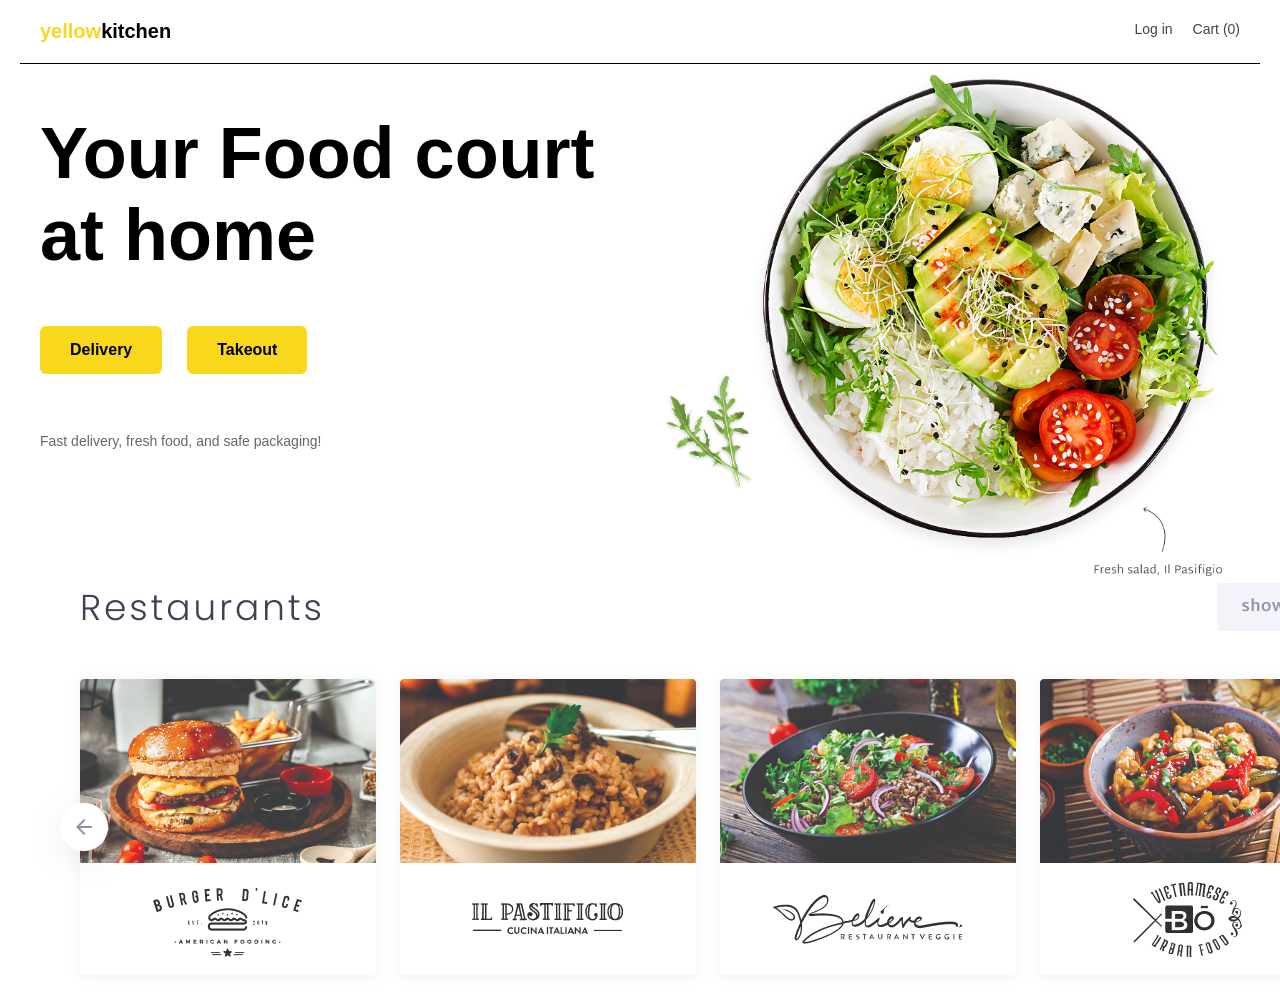
==== index.html @ b4941a48 "Добавила header & блок hero" ====
<!DOCTYPE html>
<html lang="ru">
<head>
  <meta charset="UTF-8">
  <meta name="viewport" content="width=device-width, initial-scale=1.0">
  <title>Yellow Kitchen</title>
  <link rel="stylesheet" href="style.css">
</head>
<body>
  <!-- Navbar -->
<header class="header">
    <div class="header_container">
    <div class="logo"><span class="yellow">yellow</span>kitchen</div>
    <nav>
      <ul class="nav-links">
        <li><a href="#">Log in</a></li>
        <li><a href="#">Cart (0)</a></li>
      </ul>
    </nav>
    </div>
  </header>

  <!-- Main content -->
  <main class="main-content">
    <!-- Левый блок с текстом -->
    <div class="text-block">
        <div class="text_content">
              <h1 class="title">Your Food court at home</h1>
                <div class="buttons">
                    <button>Delivery</button>
                    <button>Takeout</button>
                </div>
                <div class="delivery-info">
                    <p>Fast delivery, fresh food, and safe packaging!</p>
                </div>
        </div>
    
       <div class="image-block">
      <img src="./images/Photo.png" alt="Fresh salad">
         </div>
    </div>

    <!-- Правый блок с фото -->
   
    
  </main>

  <section class="bottom-image">
    <img src="./images/Block-restaurants (2).png" alt="restaurants">
</section>

</body>
</html>
---- style.css ----
/* Общие стили */
body {
  margin: 0 auto;
 
  background-color: #fff;
  font-family: 'Inter', sans-serif;
  padding: 0 20px;
}

.header{
 
  padding: 20px;

 
  border-bottom: 1px solid black;
}
.header_container{
  max-width: 1200px;
   display: flex;
  justify-content: space-between;
   margin: 0 auto;
}
/* Navbar */
.navbar {
  display: flex;
  justify-content: space-between;
  align-items: center;
  height: 72px;
  padding: 0 20px;
  border-bottom: 1px solid #ddd;
}

.logo {
  font-weight: 600;
  font-size: 20px;
}

.logo .yellow {
  color: #f9d71c;
  font-weight: 700;
}

.nav-links {
  list-style: none;
  display: flex;
  gap: 20px;
  align-items: center;
  margin: 0;
  padding: 0;
}

.nav-links li a {
  text-decoration: none;
  color: #444;
  font-size: 14px;
}

/* Main content */
.main-content {
  max-width: 1200px;
  margin: 0 auto;
}
.text_content{
  display: flex;
  flex-direction: column;
  gap: 30px;
}
.text-block {
 
  display: flex;
  justify-content: space-between;
}

.text-block h1 {
  font-size: 72px;
  margin-bottom: 20px;
}

.buttons {
  display: flex;
  gap: 25px;
  margin-bottom: 15px;
}

.buttons button {
  padding: 15px 30px;
  border: none;
  background-color: #f9d71c;
  color: #000;
  cursor: pointer;
  border-radius: 6px;
  font-size: 16px;
  font-weight: 600;
}

.delivery-info {
  font-size: 14px;
  color: #666;
}

/* Фото справа */
.image-block img {
 width: 100%;
}

/* Адаптивность для мобильных */
@media (max-width: 768px) {
  .main-content {
    flex-direction: column;
    padding: 20px;
  }

  .text-block, .image-block {
    max-width: 100%;
    width: 100%;
  }

  .image-block img {
    max-width: 300px;
    margin: 20px auto 0 auto;
    display: block;
  }

  .text-block h1 {
    font-size: 28px;
  }
}
.info-section{
  display:flex;
  justify-content:space-between;
  background:#f7f7f7;
  padding:25px 40px;
  margin-top:40px;
  border-radius:10px;
}

.services{
    width: 60%;
    margin-left: 0px;
}
.services img{
    width: 40px;
}

.info-box{
  display:flex;
  align-items:center;
  gap:15px;
  font-size:14px;
  color:#555;
}
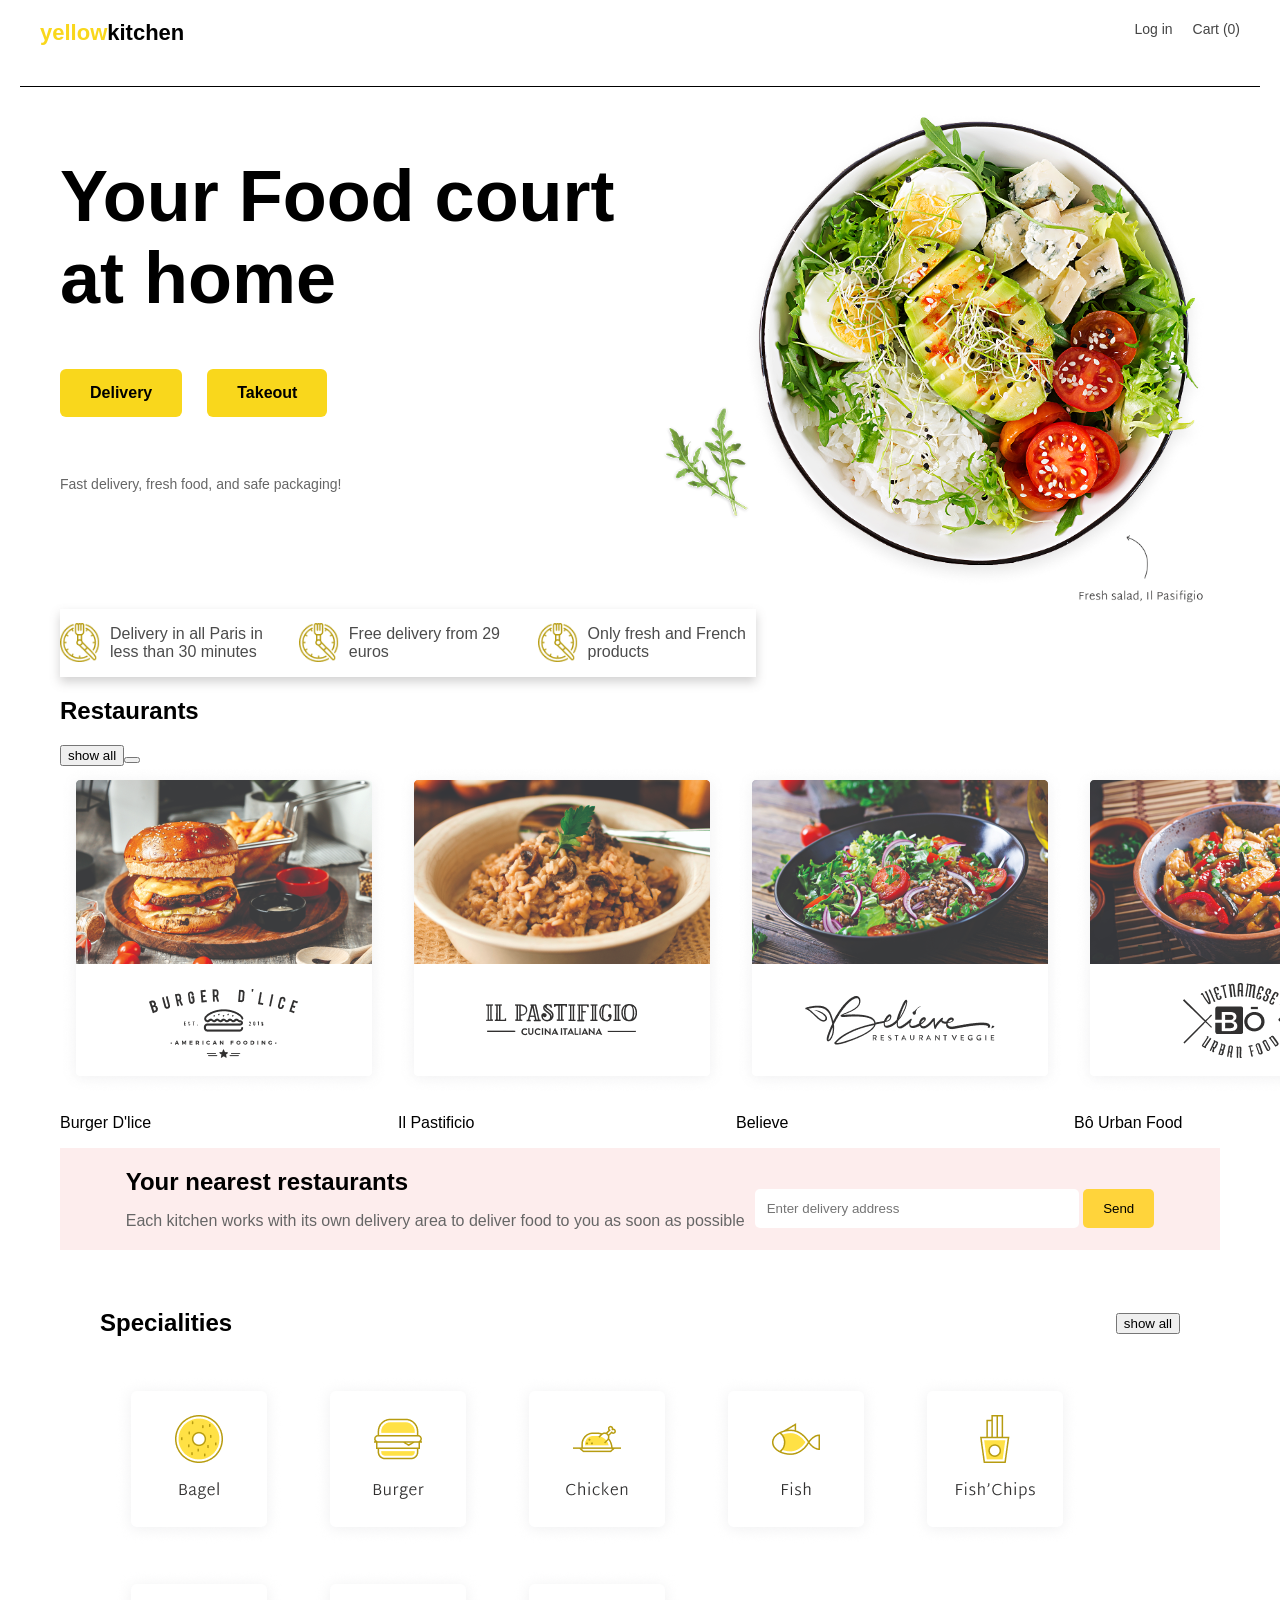
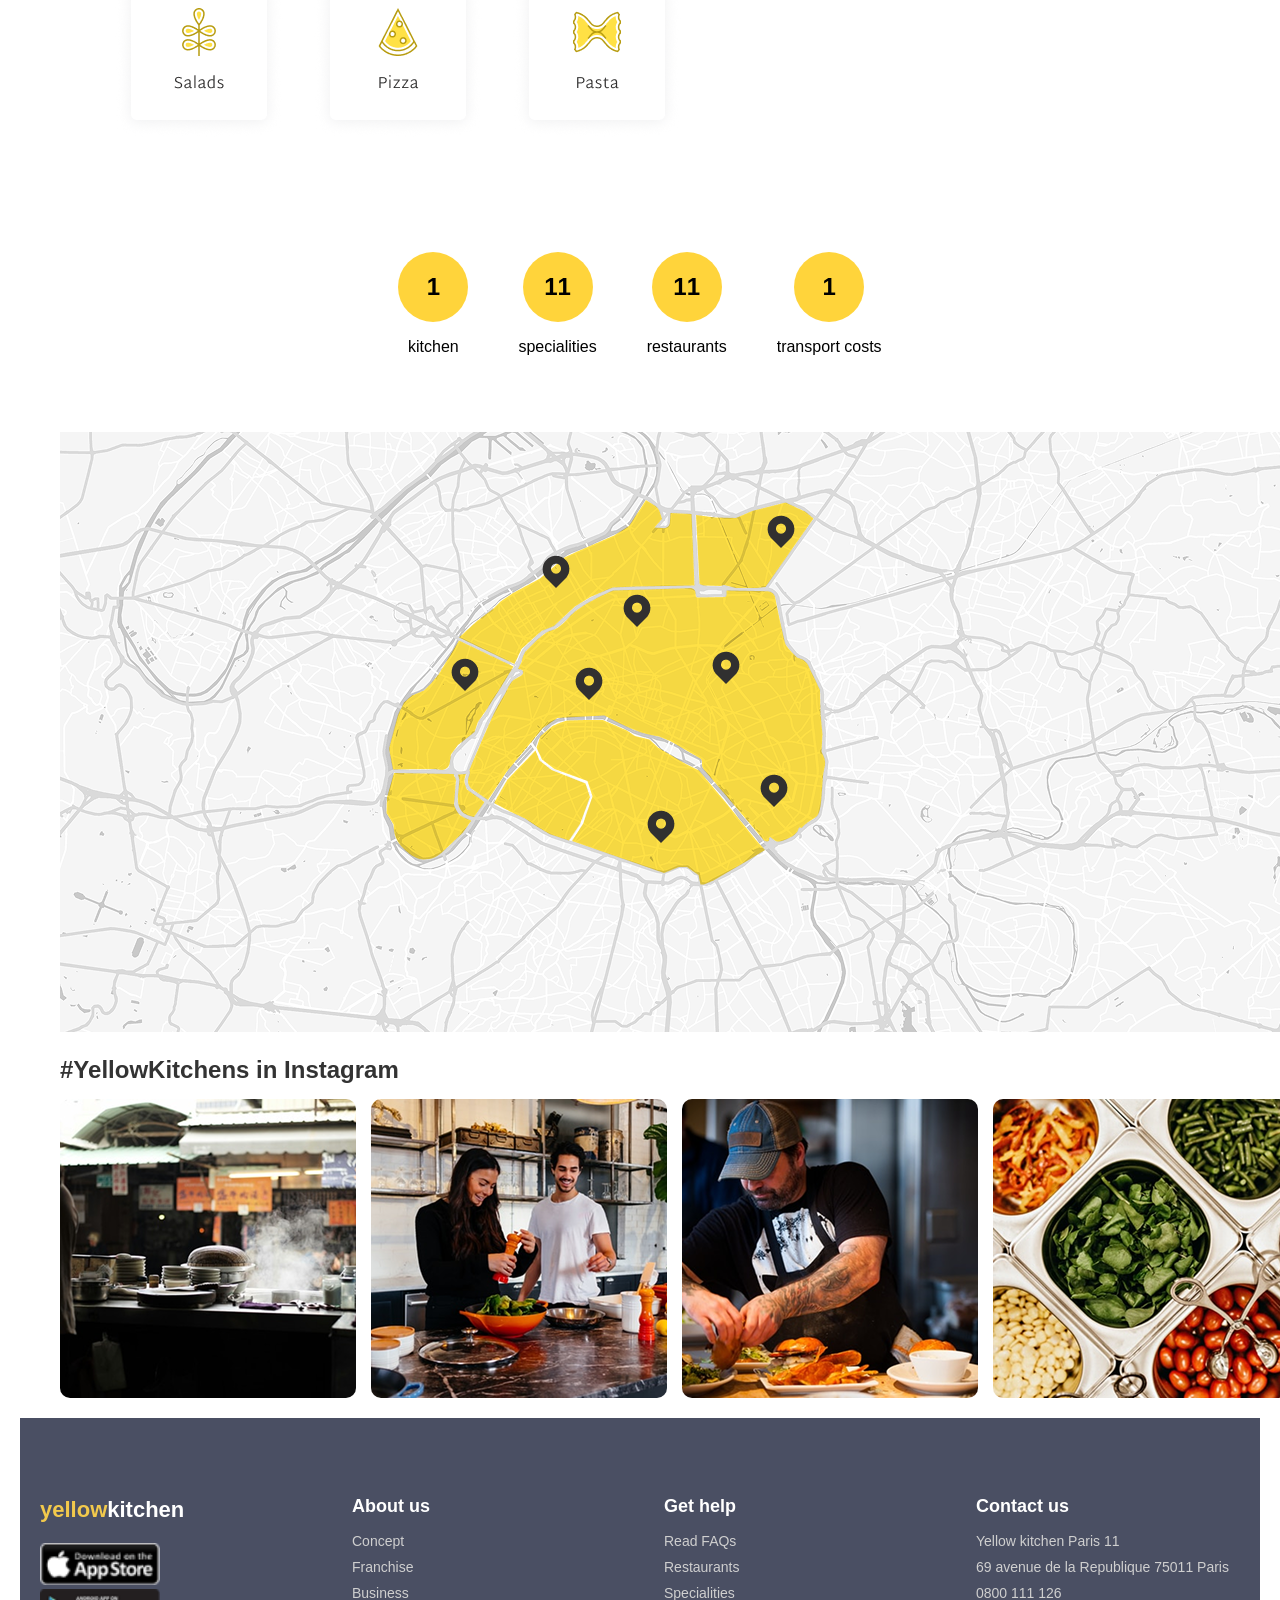
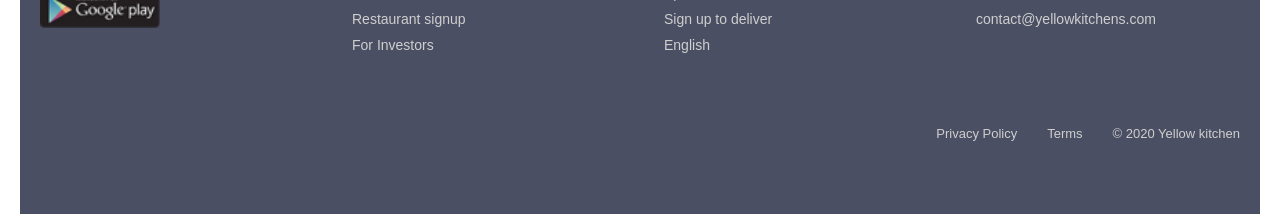
==== commit a8f0ab33: "Исправила блок features" ====
--- a/index.html
+++ b/index.html
@@ -1,53 +1,251 @@
 <!DOCTYPE html>
 <html lang="ru">
+
 <head>
   <meta charset="UTF-8">
   <meta name="viewport" content="width=device-width, initial-scale=1.0">
   <title>Yellow Kitchen</title>
   <link rel="stylesheet" href="style.css">
 </head>
+
 <body>
+
   <!-- Navbar -->
-<header class="header">
+  <header class="header">
     <div class="header_container">
-    <div class="logo"><span class="yellow">yellow</span>kitchen</div>
-    <nav>
-      <ul class="nav-links">
-        <li><a href="#">Log in</a></li>
-        <li><a href="#">Cart (0)</a></li>
-      </ul>
-    </nav>
+
+      <div class="logo">
+        <span class="yellow">yellow</span>kitchen
+      </div>
+
+      <nav>
+        <ul class="nav-links">
+          <li><a href="#">Log in</a></li>
+          <li><a href="#">Cart (0)</a></li>
+        </ul>
+      </nav>
+
     </div>
   </header>
 
   <!-- Main content -->
   <main class="main-content">
+<div class="container">
     <!-- Левый блок с текстом -->
     <div class="text-block">
-        <div class="text_content">
-              <h1 class="title">Your Food court at home</h1>
-                <div class="buttons">
-                    <button>Delivery</button>
-                    <button>Takeout</button>
-                </div>
-                <div class="delivery-info">
-                    <p>Fast delivery, fresh food, and safe packaging!</p>
-                </div>
-        </div>
-    
-       <div class="image-block">
-      <img src="./images/Photo.png" alt="Fresh salad">
-         </div>
-    </div>
-
-    <!-- Правый блок с фото -->
-   
-    
+
+      <div class="text_content">
+        <h1 class="title">Your Food court at home</h1>
+
+        <div class="buttons">
+          <button>Delivery</button>
+          <button>Takeout</button>
+        </div>
+
+        <div class="delivery-info">
+          <p>Fast delivery, fresh food, and safe packaging!</p>
+        </div>
+      </div>
+
+      <div class="image-block">
+        <img src="./images/Photo.png" alt="Fresh salad">
+      </div>
+
+    </div>
+     <div class="features">
+  
+  <div class="feature">
+    <img src="./images/Food delivery concept (Community) (1)/ic/infographic/Page 1.png" alt="">
+    <p>Delivery in all Paris in less than 30 minutes</p>
+  </div>
+
+  <div class="feature">
+    <img src="./images/Food delivery concept (Community) (1)/ic/infographic/Page 1.png" alt="">
+    <p>Free delivery from 29 euros</p>
+  </div>
+
+  <div class="feature">
+    <img src="./images/Food delivery concept (Community) (1)/ic/infographic/Page 1.png" alt="">
+    <p>Only fresh and French products</p>
+  </div>
+
+</div>
+
+
+  <section class="restaurants">
+  <div class="restaurants-header">
+    <h2>Restaurants</h2>
+    <button class="show-all">show all<button>
+  </div>
+
+  <div class="restaurants-grid">
+
+    <div class="restaurant-card">
+      <img src="./images/restaurant.png" alt="Burger">
+      <p>Burger D'lice</p>
+    </div>
+
+    <div class="restaurant-card">
+      <img src="./images/restaurant2.png" alt="Pasta">
+      <p>Il Pastificio</p>
+    </div>
+
+    <div class="restaurant-card">
+      <img src="./images/restaurant3.png" alt="Salad">
+      <p>Believe</p>
+    </div>
+
+    <div class="restaurant-card">
+      <img src="./images/restaurant4.png" alt="Asian">
+      <p>Bô Urban Food</p>
+    </div>
+
+  </div>
+</section>
+<!-- Блок поиска -->
+<section class="search-block">
+
+    <div class="search-text">
+        <h1>Your nearest restaurants</h1>
+        <p>Each kitchen works with its own delivery area to deliver food to you as soon as possible</p>
+    </div>
+
+    <div class="search-box">
+        <input type="text" placeholder="Enter delivery address">
+        <button>Send</button>
+    </div>
+
+</section>
+<!-- Блок категорий -->
+<section class="categories">
+    <div class="title">
+        <h2>Specialities</h2>
+        <button class="show-all">show all</button>
+    </div>
+
+    <div class="category-list">
+        <div class="category">
+            <img src="./images/1.png" alt="Bagel">
+        </div>
+        <div class="category">
+            <img src="./images/2.png" alt="Burger">
+        </div>
+        <div class="category">
+            <img src="./images/3.png" alt="Chicken">
+        </div>
+        <div class="category">
+            <img src="./images/4.png" alt="Fish">
+        </div>
+        <div class="category">
+            <img src="./images/5.png" alt="Fish & Chips">
+        </div>
+        <div class="category">
+            <img src="./images/6.png" alt="Salads">
+        </div>
+        <div class="category">
+            <img src="images/7.png" alt="Pizza">
+        </div>
+        <div class="category">
+            <img src="./images/8.png" alt="Pasta">
+        </div>
+    </div>
+</section>
+<!-- Блок статистики -->
+<section class="stats">
+    <div class="stat">
+        <div class="circle">1</div>
+        <p>kitchen</p>
+    </div>
+
+    <div class="stat">
+        <div class="circle">11</div>
+        <p>specialities</p>
+    </div>
+
+    <div class="stat">
+        <div class="circle">11</div>
+        <p>restaurants</p>
+    </div>
+
+    <div class="stat">
+        <div class="circle">1</div>
+        <p>transport costs</p>
+    </div>
+</section>
+    <div><img src="./images/карта.png"></div>
+
+    <div class="instagram-section">
+      <h2>#YellowKitchens in Instagram</h2>
+      <div class="instagram-images">
+        <img src="./images/инст1.png" alt="">
+        <img src="./images/инст2.png" alt="">
+        <img src="./images/инст3.png" alt="">
+        <img src="./images/инст4.png" alt="">
+      </div>
+    </div>
+
+</div>
   </main>
 
-  <section class="bottom-image">
-    <img src="./images/Block-restaurants (2).png" alt="restaurants">
-</section>
-
+ 
+    <footer class="footer">
+  <div class="footer-container">
+
+    <div class="footer-col logo-col">
+      <h2 class="logo"><span>yellow</span>kitchen</h2>
+
+      <div class="stores">
+        <img src="./images/ффф.png" alt="App Store">
+        <img src="./images/ккк.png" alt="Google Play">
+      </div>
+
+      <div class="socials">
+        <i class="fa-brands fa-instagram"></i>
+        <i class="fa-brands fa-twitter"></i>
+        <i class="fa-brands fa-facebook"></i>
+      </div>
+    </div>
+
+    <div class="footer-col">
+      <h3>About us</h3>
+      <ul>
+        <li>Concept</li>
+        <li>Franchise</li>
+        <li>Business</li>
+        <li>Restaurant signup</li>
+        <li>For Investors</li>
+      </ul>
+    </div>
+
+    <div class="footer-col">
+      <h3>Get help</h3>
+      <ul>
+        <li>Read FAQs</li>
+        <li>Restaurants</li>
+        <li>Specialities</li>
+        <li>Sign up to deliver</li>
+        <li>English</li>
+      </ul>
+    </div>
+
+    <div class="footer-col">
+      <h3>Contact us</h3>
+      <ul>
+        <li>Yellow kitchen Paris 11</li>
+        <li>69 avenue de la Republique 75011 Paris</li>
+        <li>0800 111 126</li>
+        <li>contact@yellowkitchens.com</li>
+      </ul>
+    </div>
+
+  </div>
+
+  <div class="footer-bottom">
+    <p>Privacy Policy</p>
+    <p>Terms</p>
+    <p>© 2020 Yellow kitchen</p>
+  </div>
+
+</footer>
 </body>
 </html>
--- a/style.css
+++ b/style.css
@@ -1,24 +1,25 @@
 /* Общие стили */
 body {
   margin: 0 auto;
- 
   background-color: #fff;
   font-family: 'Inter', sans-serif;
   padding: 0 20px;
 }
 
-.header{
- 
+.header {
   padding: 20px;
-
- 
   border-bottom: 1px solid black;
 }
-.header_container{
+
+.header_container {
   max-width: 1200px;
-   display: flex;
+  display: flex;
   justify-content: space-between;
-   margin: 0 auto;
+  margin: 0 auto;
+}
+.container{
+  max-width: 1200px;
+  margin: 0 auto;
 }
 /* Navbar */
 .navbar {
@@ -60,13 +61,14 @@
   max-width: 1200px;
   margin: 0 auto;
 }
-.text_content{
+
+.text_content {
   display: flex;
   flex-direction: column;
   gap: 30px;
 }
+
 .text-block {
- 
   display: flex;
   justify-content: space-between;
 }
@@ -100,17 +102,19 @@
 
 /* Фото справа */
 .image-block img {
- width: 100%;
+  width: 100%;
 }
 
 /* Адаптивность для мобильных */
 @media (max-width: 768px) {
+
   .main-content {
     flex-direction: column;
     padding: 20px;
   }
 
-  .text-block, .image-block {
+  .text-block,
+  .image-block {
     max-width: 100%;
     width: 100%;
   }
@@ -125,28 +129,245 @@
     font-size: 28px;
   }
 }
-.info-section{
-  display:flex;
-  justify-content:space-between;
-  background:#f7f7f7;
-  padding:25px 40px;
-  margin-top:40px;
-  border-radius:10px;
-}
-
-.services{
-    width: 60%;
-    margin-left: 0px;
-}
-.services img{
-    width: 40px;
-}
-
-.info-box{
-  display:flex;
-  align-items:center;
-  gap:15px;
-  font-size:14px;
-  color:#555;
-}
-
+
+.info-section {
+  display: flex;
+  justify-content: space-between;
+  background: #f7f7f7;
+  padding: 25px 40px;
+  margin-top: 40px;
+  border-radius: 10px;
+}
+
+.services {
+  width: 60%;
+  margin-left: 0px;
+}
+
+.services img {
+  width: 40px;
+}
+
+.info-box {
+  display: flex;
+  align-items: center;
+  gap: 15px;
+  font-size: 14px;
+  color: #555;
+}
+.restaurants-grid {
+  display: flex;
+  gap: 10px;
+ 
+}
+.features{
+  display: flex;
+  gap: 30px;
+  width: 60%;
+  box-shadow: 0 5px 10px rgba(107, 104, 104, 0.3);
+}
+.feature{
+  display: flex;
+  align-items: center;
+  gap: 10px;
+  width: 30%;
+}
+.feature img{
+  width: 40px;
+}
+.feature p{
+  opacity: 0.7;
+}
+/* SEARCH BLOCK */
+
+.search-block{
+  display: flex;
+background:#fdeded;
+justify-content: center;
+align-items: center;
+gap: 10px;
+}
+
+.search-block h1{
+  margin-bottom: 10px;
+}
+.search-block p{
+  margin-bottom: 20px;
+  color:#666
+}
+.search-box{
+margin-top:20px;
+}
+
+.search-box input{
+padding:12px;
+width:300px;
+border:none;
+border-radius:5px;
+}
+
+.search-box button{
+padding:12px 20px;
+background:#FFD43B;
+border:none;
+border-radius:5px;
+cursor:pointer;
+}
+/* CATEGORIES */
+
+.categories{
+padding:40px;
+background:white;
+}
+
+.title{
+display:flex;
+justify-content:space-between;
+align-items:center;
+}
+
+.category-list{
+display:flex;
+gap: 1px;
+margin-top:10px;
+flex-wrap:wrap;
+}
+
+.category{
+padding:10px 15px;
+background:#ffffff;
+border-radius:10px;
+}
+
+/* STATS */
+
+.stats{
+display:flex;
+justify-content:center;
+gap:50px;
+padding:60px;
+background:#ffffff;
+}
+
+.stat{
+text-align:center;
+}
+
+.circle{
+width:70px;
+height:70px;
+background:#FFD43B;
+border-radius:50%;
+display:flex;
+align-items:center;
+justify-content:center;
+font-size:24px;
+font-weight:bold;
+margin:auto;
+}
+.container {
+  max-width: 1300px;
+  margin: 0 auto;
+  padding: 20px;
+}
+
+
+/* Блок с текстом и маленькими картинками */
+.instagram-section {
+  text-align: left;
+}
+
+.instagram-section h2 {
+  font-size: 24px;
+  margin-bottom: 15px;
+  color: #333;
+}
+
+.instagram-images {
+  display: flex;
+  gap: 15px;
+}
+
+.instagram-images img {
+  width: 100%;
+  max-width: 300px;
+  border-radius: 10px;
+  object-fit: cover;
+}
+
+/* Адаптив для мобильных */
+@media (max-width: 768px) {
+  .instagram-images {
+    flex-direction: column;
+    align-items: center;
+  }
+
+  .instagram-images img {
+    max-width: 90%;
+  }
+}
+.footer{
+    background:#4a4f63;
+    color:white;
+    padding:60px 0;
+}
+
+.footer-container{
+    width:1200px;
+    margin:auto;
+    display:flex;
+    justify-content:space-between;
+}
+
+.footer-col{
+    width:22%;
+}
+
+.logo{
+    font-size:22px;
+    margin-bottom:20px;
+}
+
+.logo span{
+    color:#f2c94c;
+}
+
+.footer-col h3{
+    margin-bottom:15px;
+    font-size:18px;
+}
+
+.footer-col ul{
+    list-style:none;
+    padding:0;
+}
+
+.footer-col ul li{
+    margin-bottom:10px;
+    color:#cfcfcf;
+    font-size:14px;
+}
+
+.stores img{
+    width:120px;
+    margin-right:10px;
+}
+
+.socials{
+    margin-top:20px;
+}
+
+.socials i{
+    margin-right:15px;
+    font-size:18px;
+}
+
+.footer-bottom{
+    width:1200px;
+    margin:40px auto 0;
+    display:flex;
+    justify-content:flex-end;
+    gap:30px;
+    font-size:13px;
+    color:#cfcfcf;
+}
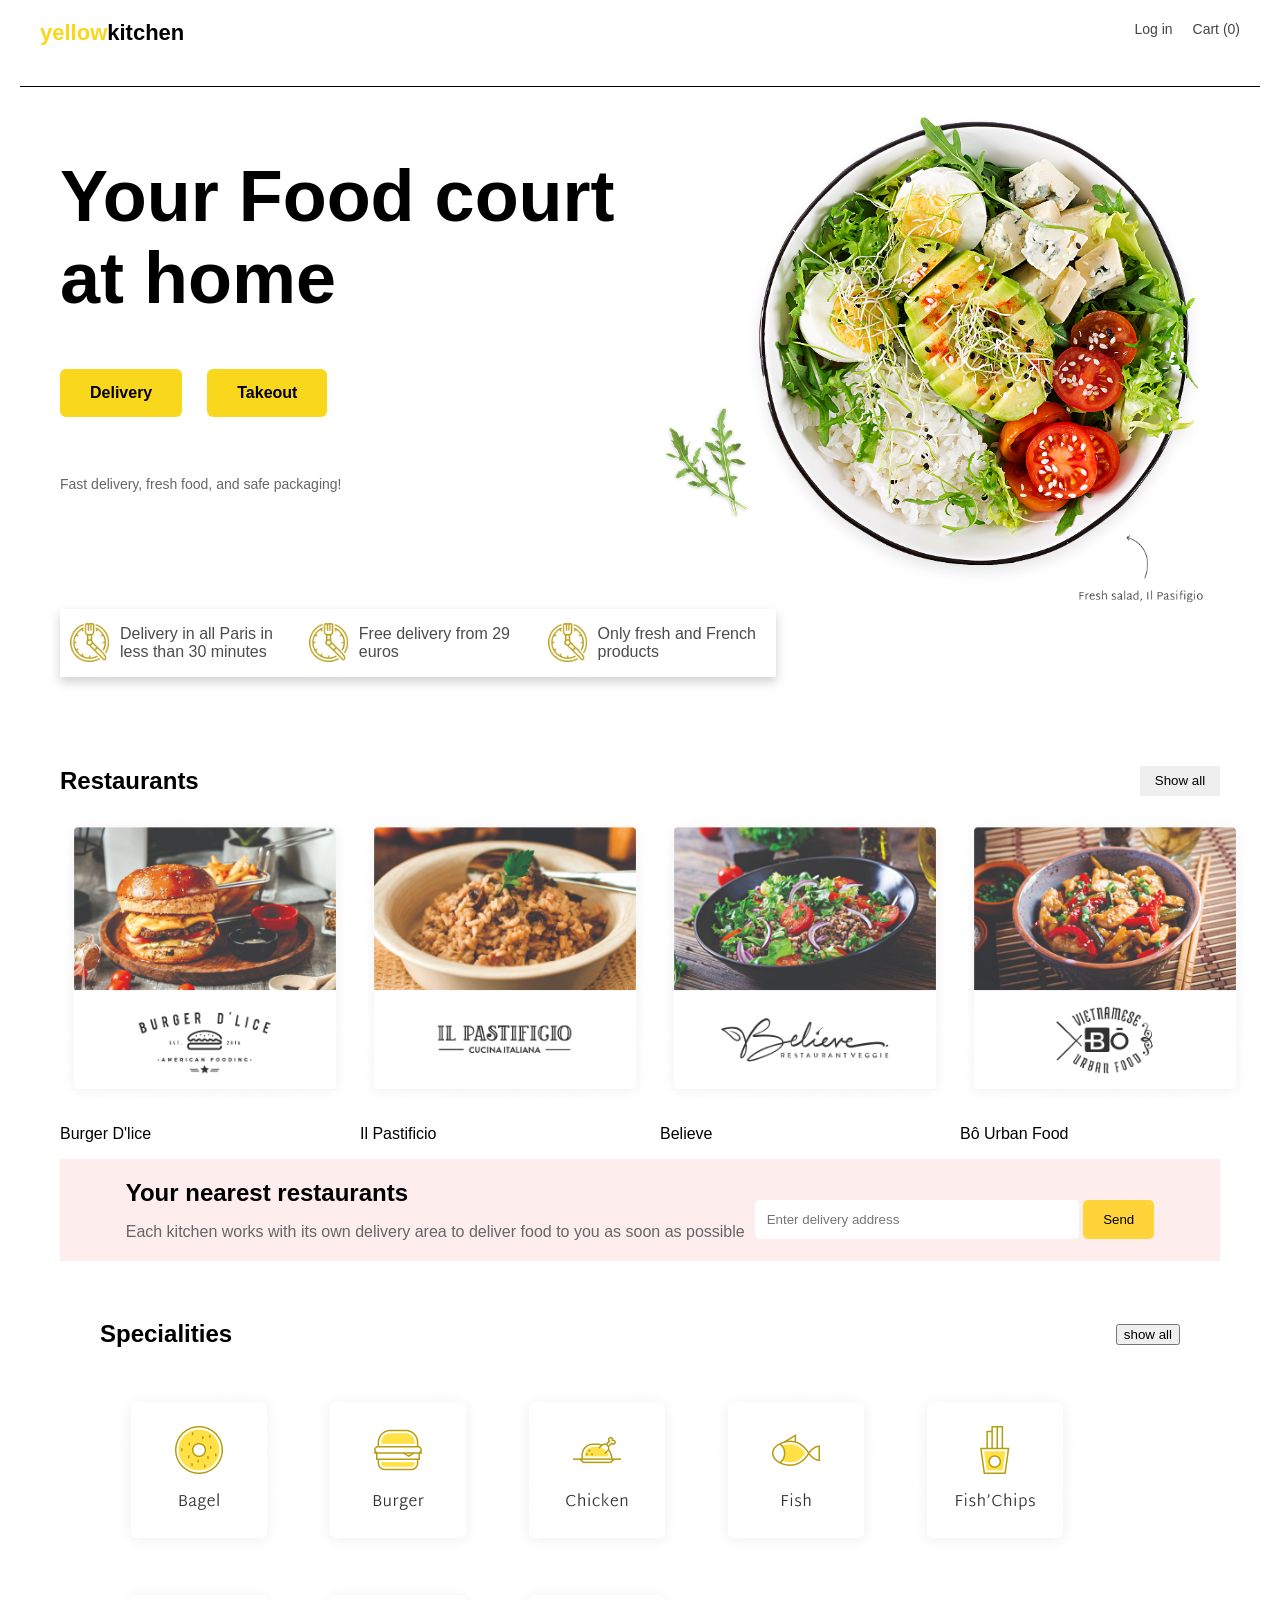
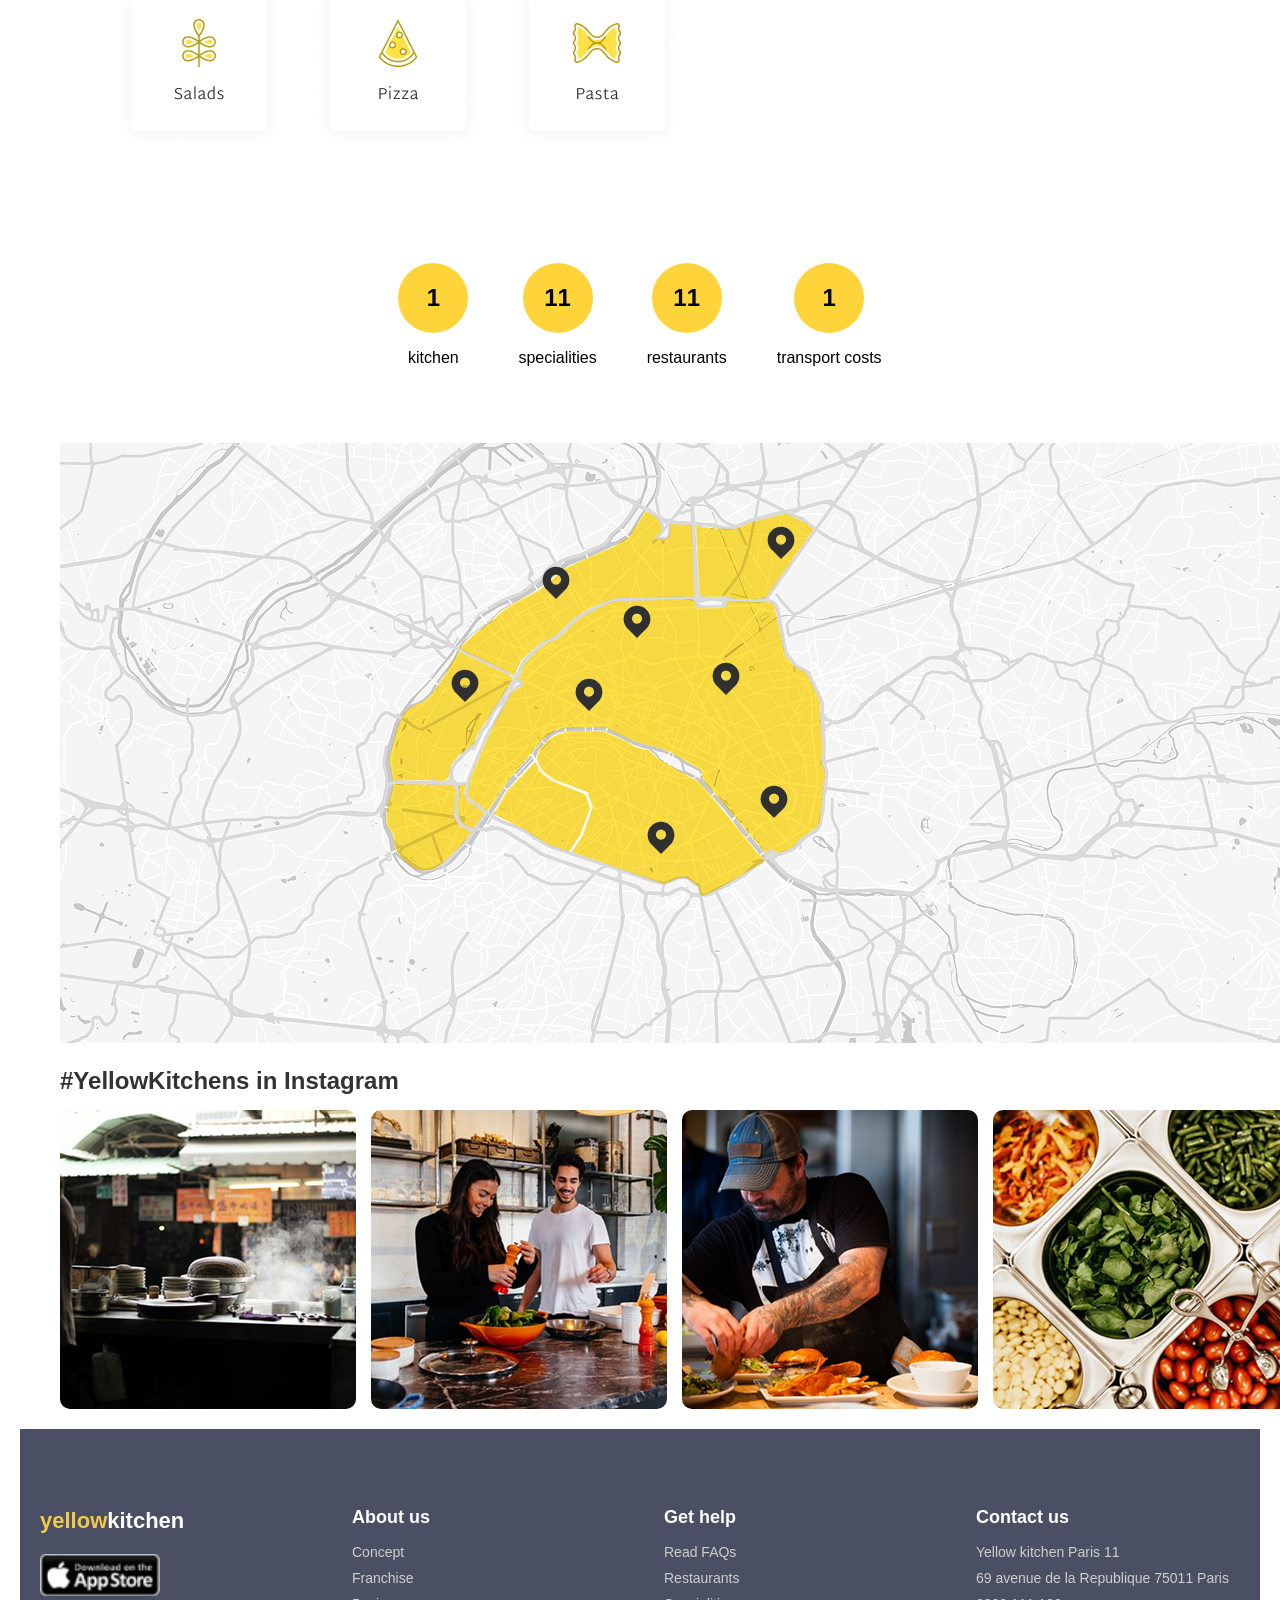
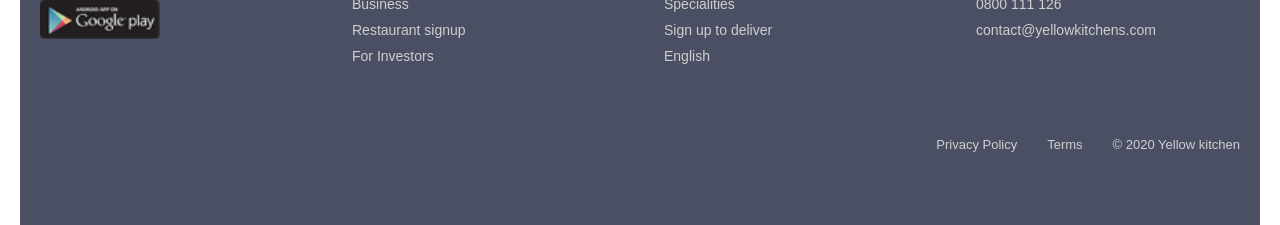
==== commit 33f3c5a1: "Исправила блок restaurants" ====
--- a/index.html
+++ b/index.html
@@ -75,7 +75,8 @@
   <section class="restaurants">
   <div class="restaurants-header">
     <h2>Restaurants</h2>
-    <button class="show-all">show all<button>
+    
+  <button class="restaurant_btn">Show all</button>
   </div>
 
   <div class="restaurants-grid">
--- a/style.css
+++ b/style.css
@@ -160,10 +160,29 @@
   gap: 10px;
  
 }
+.restaurants{
+  padding-top: 70px;
+
+  
+}
+.restaurant-card img{
+ width: 290px;
+}
+.restaurants-header{
+  display: flex;
+  justify-content: space-between;
+  align-items: center;
+}
+.restaurant_btn{
+height: 30px;
+width: 80px;
+border: none;
+}
 .features{
   display: flex;
   gap: 30px;
   width: 60%;
+  padding: 0 10px;
   box-shadow: 0 5px 10px rgba(107, 104, 104, 0.3);
 }
 .feature{
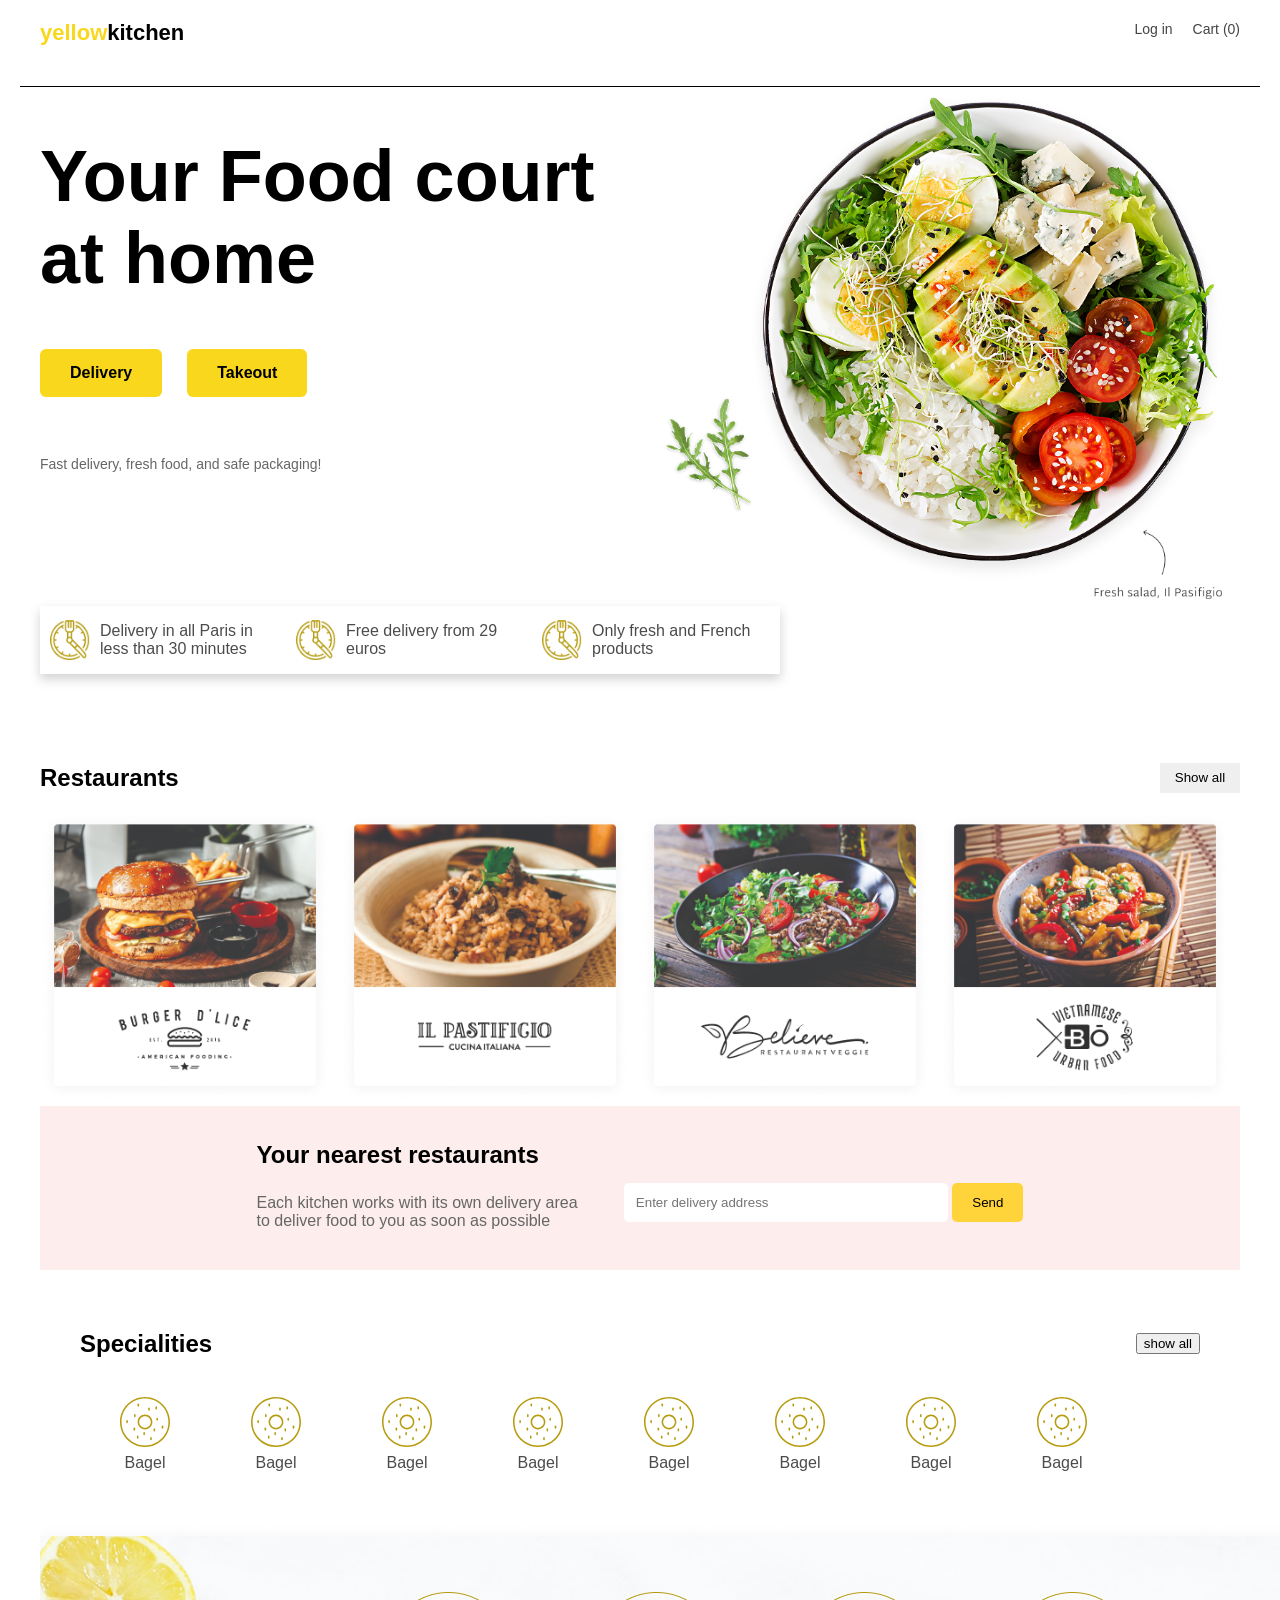
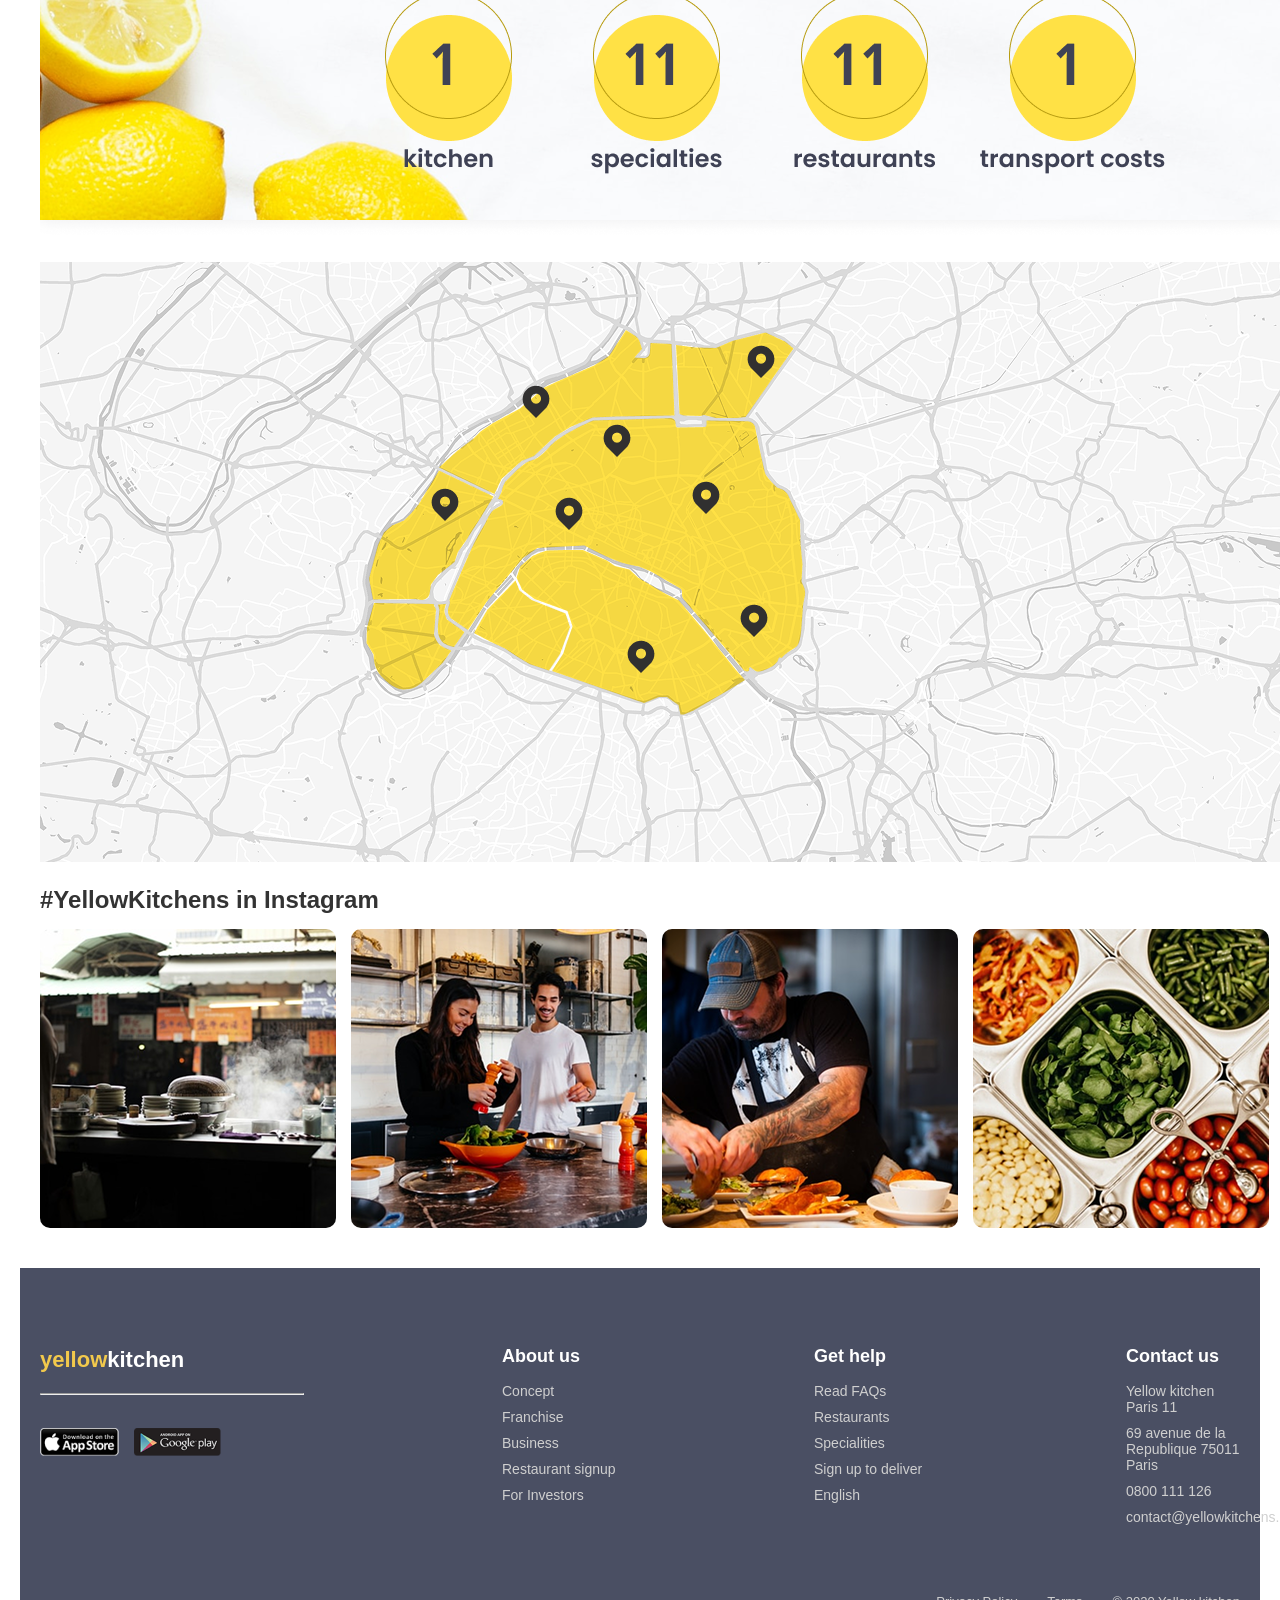
==== commit 4397412b: "добавила блоки stats, categories, search-block" ====
--- a/index.html
+++ b/index.html
@@ -83,22 +83,18 @@
 
     <div class="restaurant-card">
       <img src="./images/restaurant.png" alt="Burger">
-      <p>Burger D'lice</p>
     </div>
 
     <div class="restaurant-card">
       <img src="./images/restaurant2.png" alt="Pasta">
-      <p>Il Pastificio</p>
     </div>
 
     <div class="restaurant-card">
       <img src="./images/restaurant3.png" alt="Salad">
-      <p>Believe</p>
     </div>
 
     <div class="restaurant-card">
       <img src="./images/restaurant4.png" alt="Asian">
-      <p>Bô Urban Food</p>
     </div>
 
   </div>
@@ -108,7 +104,7 @@
 
     <div class="search-text">
         <h1>Your nearest restaurants</h1>
-        <p>Each kitchen works with its own delivery area to deliver food to you as soon as possible</p>
+        <p>Each kitchen works with its own delivery area <br> to deliver food to you as soon as possible</p>
     </div>
 
     <div class="search-box">
@@ -126,54 +122,47 @@
 
     <div class="category-list">
         <div class="category">
-            <img src="./images/1.png" alt="Bagel">
+            <img class="category__img" src="./images/Group.svg" alt="Bagel">
+            <span>Bagel</span>
         </div>
         <div class="category">
-            <img src="./images/2.png" alt="Burger">
-        </div>
-        <div class="category">
-            <img src="./images/3.png" alt="Chicken">
-        </div>
-        <div class="category">
-            <img src="./images/4.png" alt="Fish">
-        </div>
-        <div class="category">
-            <img src="./images/5.png" alt="Fish & Chips">
-        </div>
-        <div class="category">
-            <img src="./images/6.png" alt="Salads">
-        </div>
-        <div class="category">
-            <img src="images/7.png" alt="Pizza">
-        </div>
-        <div class="category">
-            <img src="./images/8.png" alt="Pasta">
+            <img class="category__img" src="./images/Group.svg" alt="Bagel">
+            <span>Bagel</span>
+        </div>
+         <div class="category">
+            <img class="category__img" src="./images/Group.svg" alt="Bagel">
+            <span>Bagel</span>
+        </div>
+         <div class="category">
+            <img class="category__img" src="./images/Group.svg" alt="Bagel">
+            <span>Bagel</span>
+        </div>
+         <div class="category">
+            <img class="category__img" src="./images/Group.svg" alt="Bagel">
+            <span>Bagel</span>
+        </div>
+         <div class="category">
+            <img class="category__img" src="./images/Group.svg" alt="Bagel">
+            <span>Bagel</span>
+        </div>
+         <div class="category">
+            <img class="category__img" src="./images/Group.svg" alt="Bagel">
+            <span>Bagel</span>
+        </div>
+         <div class="category">
+            <img class="category__img" src="./images/Group.svg" alt="Bagel">
+            <span>Bagel</span>
         </div>
     </div>
 </section>
 <!-- Блок статистики -->
 <section class="stats">
-    <div class="stat">
-        <div class="circle">1</div>
-        <p>kitchen</p>
-    </div>
-
-    <div class="stat">
-        <div class="circle">11</div>
-        <p>specialities</p>
-    </div>
-
-    <div class="stat">
-        <div class="circle">11</div>
-        <p>restaurants</p>
-    </div>
-
-    <div class="stat">
-        <div class="circle">1</div>
-        <p>transport costs</p>
-    </div>
-</section>
-    <div><img src="./images/карта.png"></div>
+      <img src="./images/лимон.png" alt="">
+</section>
+<div class="stat">
+<img src="./images/карта.png" alt="">
+</div> 
+
 
     <div class="instagram-section">
       <h2>#YellowKitchens in Instagram</h2>
@@ -194,9 +183,15 @@
 
     <div class="footer-col logo-col">
       <h2 class="logo"><span>yellow</span>kitchen</h2>
+      <hr>
+      <div class="app-buttons">
+      </div>
+
+
 
       <div class="stores">
         <img src="./images/ффф.png" alt="App Store">
+        
         <img src="./images/ккк.png" alt="Google Play">
       </div>
 
--- a/style.css
+++ b/style.css
@@ -200,22 +200,25 @@
 /* SEARCH BLOCK */
 
 .search-block{
-  display: flex;
+display: flex;
 background:#fdeded;
 justify-content: center;
 align-items: center;
-gap: 10px;
+gap: 40px;
 }
 
 .search-block h1{
-  margin-bottom: 10px;
+padding-bottom: 5px;
+padding-left: 0px;
+padding-right: 45px;
+padding-top: 15px;
 }
 .search-block p{
-  margin-bottom: 20px;
-  color:#666
+margin-bottom: 40px;
+color:#666
 }
 .search-box{
-margin-top:20px;
+margin-top:30px;
 }
 
 .search-box input{
@@ -253,41 +256,24 @@
 }
 
 .category{
+width: 100px;  
 padding:10px 15px;
 background:#ffffff;
 border-radius:10px;
-}
-
+display: flex;
+flex-direction: column;
+align-items: center;
+gap: 7px;
+}
+.category__img{
+  width: 50px;
+}
 /* STATS */
-
-.stats{
-display:flex;
-justify-content:center;
-gap:50px;
-padding:60px;
-background:#ffffff;
-}
-
+.category span{
+  opacity: 0.7;
+}
 .stat{
-text-align:center;
-}
-
-.circle{
-width:70px;
-height:70px;
-background:#FFD43B;
-border-radius:50%;
-display:flex;
-align-items:center;
-justify-content:center;
-font-size:24px;
-font-weight:bold;
-margin:auto;
-}
-.container {
-  max-width: 1300px;
-  margin: 0 auto;
-  padding: 20px;
+  padding-top: 20px;
 }
 
 
@@ -328,7 +314,8 @@
 .footer{
     background:#4a4f63;
     color:white;
-    padding:60px 0;
+    padding-top: 60px;
+    margin-top: 40px;
 }
 
 .footer-container{
@@ -352,24 +339,29 @@
 }
 
 .footer-col h3{
-    margin-bottom:15px;
-    font-size:18px;
+  margin-left: 150px;
+  margin-bottom:15px;
+  font-size:18px;
 }
 
 .footer-col ul{
+  margin-left: 150px;
     list-style:none;
     padding:0;
 }
 
 .footer-col ul li{
+
     margin-bottom:10px;
     color:#cfcfcf;
     font-size:14px;
 }
 
-.stores img{
-    width:120px;
-    margin-right:10px;
+
+.stores{
+  display: flex;
+  gap: 15px;
+  padding-top: 25px;
 }
 
 .socials{
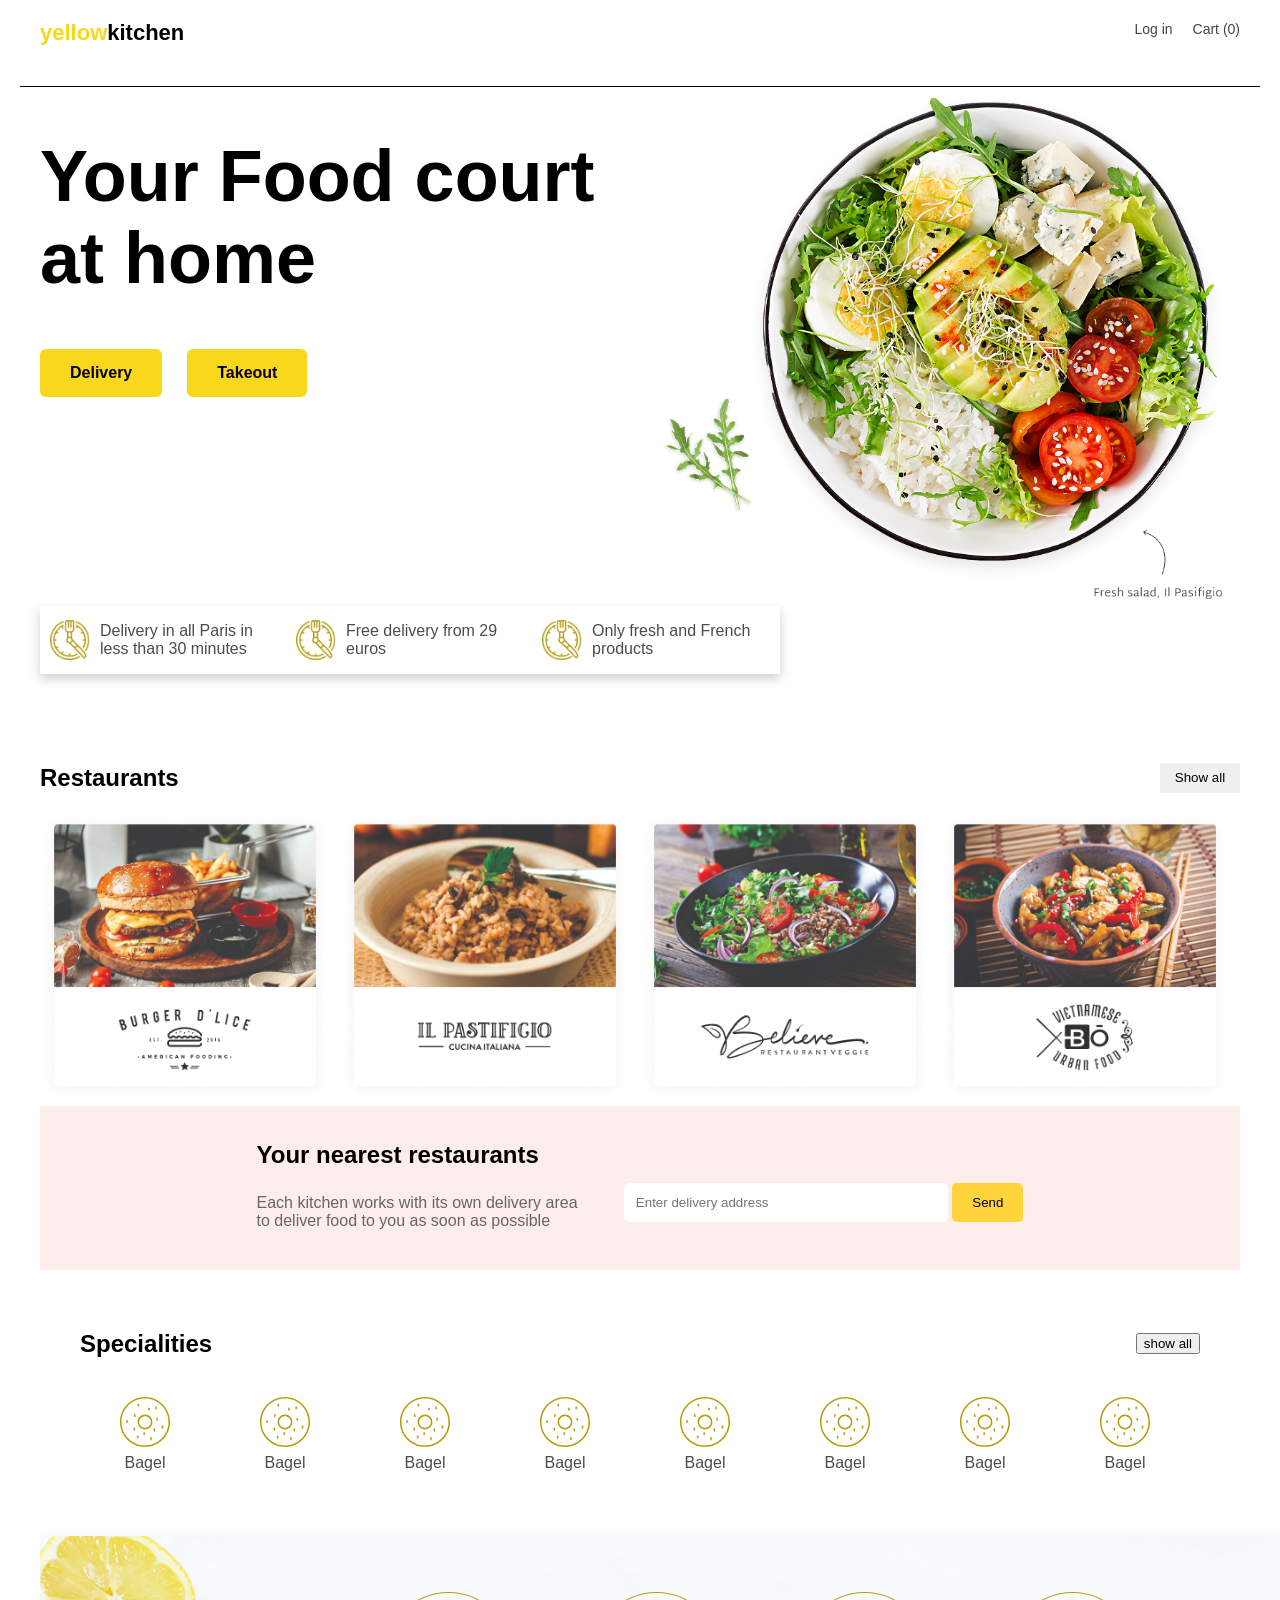
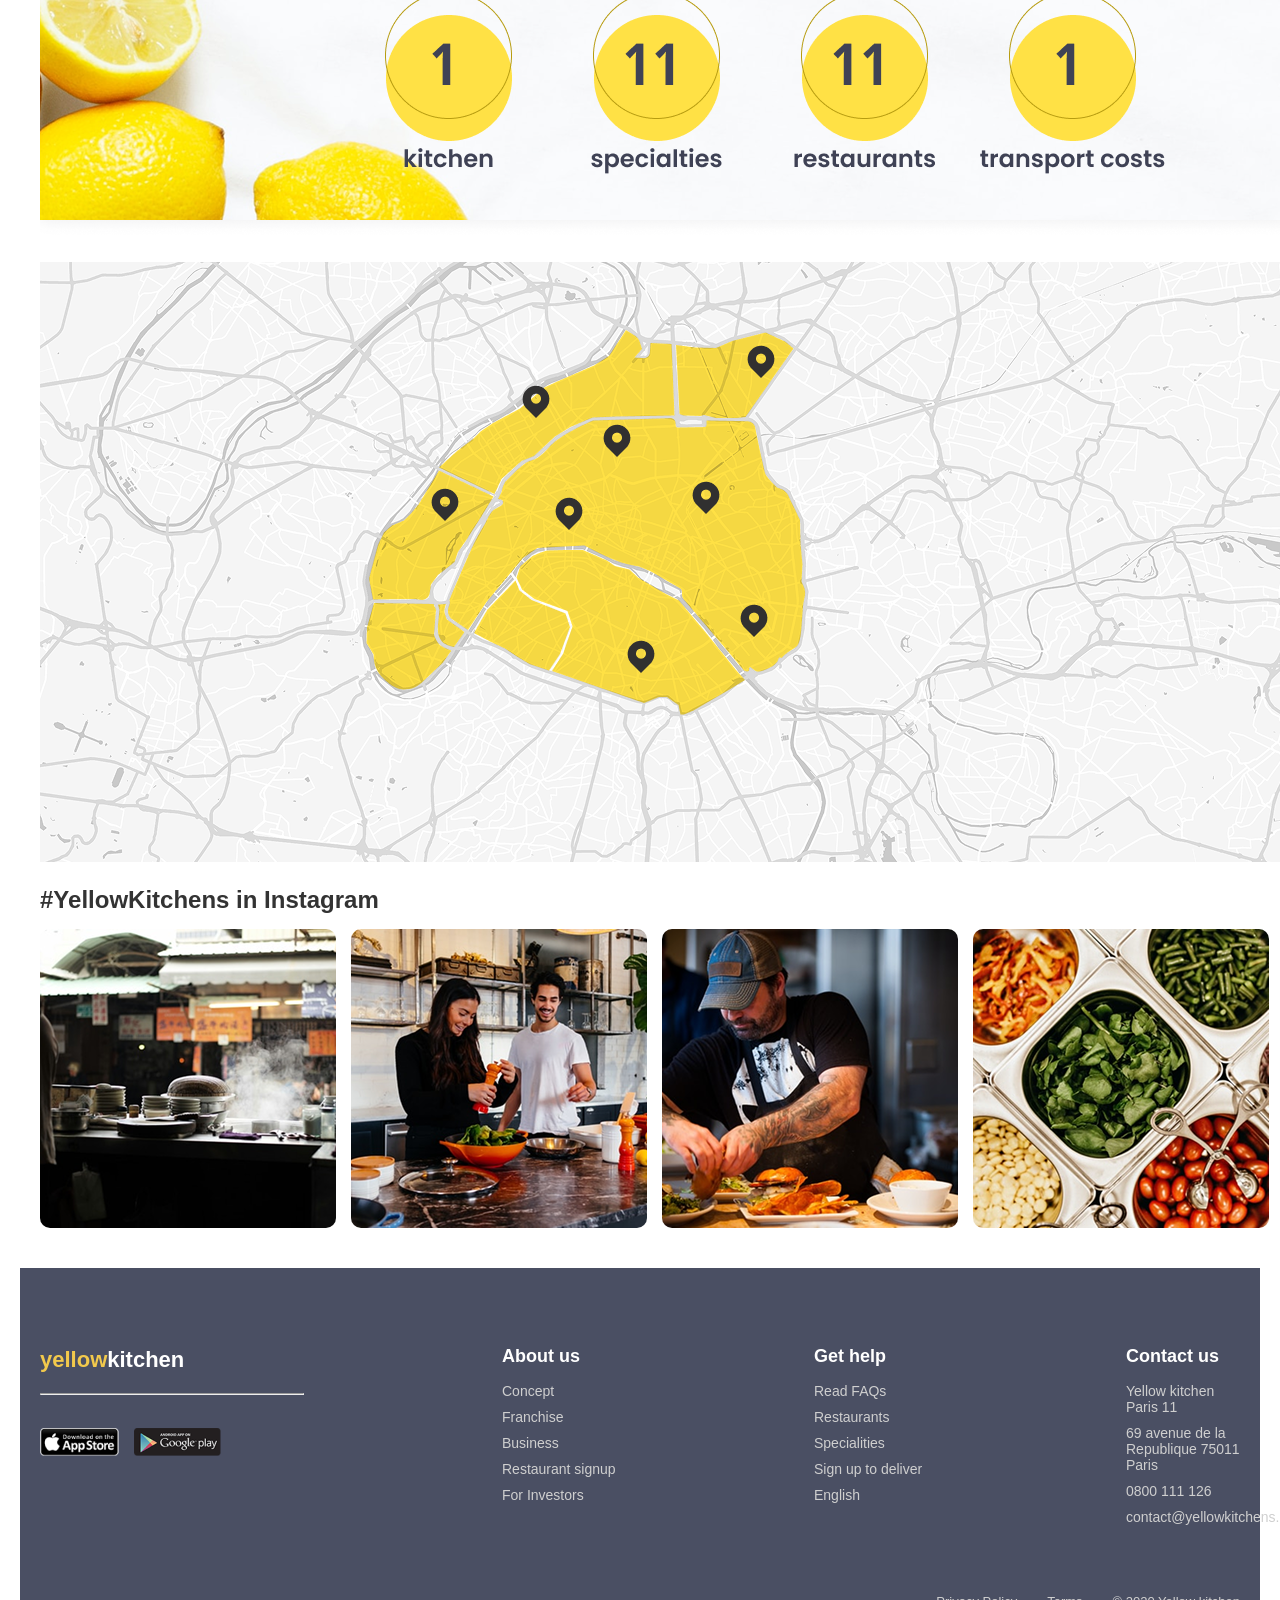
==== commit 77b6e52d: "добавила адаптивку" ====
--- a/index.html
+++ b/index.html
@@ -41,10 +41,6 @@
           <button>Delivery</button>
           <button>Takeout</button>
         </div>
-
-        <div class="delivery-info">
-          <p>Fast delivery, fresh food, and safe packaging!</p>
-        </div>
       </div>
 
       <div class="image-block">
@@ -156,7 +152,7 @@
     </div>
 </section>
 <!-- Блок статистики -->
-<section class="stats">
+<section class="staдts">
       <img src="./images/лимон.png" alt="">
 </section>
 <div class="stat">
@@ -243,5 +239,6 @@
   </div>
 
 </footer>
+<meta name="viewport" content="width=device-width, initial-scale=1.0">
 </body>
 </html>
--- a/style.css
+++ b/style.css
@@ -105,31 +105,6 @@
   width: 100%;
 }
 
-/* Адаптивность для мобильных */
-@media (max-width: 768px) {
-
-  .main-content {
-    flex-direction: column;
-    padding: 20px;
-  }
-
-  .text-block,
-  .image-block {
-    max-width: 100%;
-    width: 100%;
-  }
-
-  .image-block img {
-    max-width: 300px;
-    margin: 20px auto 0 auto;
-    display: block;
-  }
-
-  .text-block h1 {
-    font-size: 28px;
-  }
-}
-
 .info-section {
   display: flex;
   justify-content: space-between;
@@ -250,7 +225,7 @@
 
 .category-list{
 display:flex;
-gap: 1px;
+gap: 10px;
 margin-top:10px;
 flex-wrap:wrap;
 }
@@ -381,4 +356,219 @@
     gap:30px;
     font-size:13px;
     color:#cfcfcf;
-}+}
+
+@media (max-width:1024px){
+
+body{
+padding:0 15px;
+}
+
+.header_container{
+max-width:100%;
+}
+
+.container{
+max-width:100%;
+}
+
+.main-content{
+max-width:100%;
+}
+
+/* HERO */
+
+.text-block{
+flex-direction:column;
+gap:40px;
+}
+
+.text-block h1{
+font-size:45px;
+text-align:center;
+}
+
+.image-block img{
+max-width:100%;
+}
+
+/* FEATURES */
+
+.features{
+width:100%;
+flex-wrap:wrap;
+justify-content:center;
+padding:20px;
+}
+
+.feature{
+width:100%;
+}
+
+/* RESTAURANTS */
+
+.restaurants-grid{
+flex-wrap:wrap;
+justify-content:center;
+gap:70px;
+}
+
+.restaurant-card img{
+width:240px;
+}
+
+/* SEARCH */
+
+.search-block{
+flex-direction:column;
+text-align:center;
+padding:30px;
+}
+
+.search-box input{
+width:250px;
+}
+
+/* CATEGORIES */
+
+.category-list{
+justify-content:center;
+}
+
+/* INSTAGRAM */
+
+.instagram-images{
+flex-wrap:wrap;
+justify-content:center;
+}
+
+/* FOOTER */
+
+.footer-container{
+width:100%;
+flex-wrap:wrap;
+gap:40px;
+}
+
+.footer-col{
+width:45%;
+}
+
+.footer-col h3,
+.footer-col ul{
+margin-left:0;
+}
+
+.footer-bottom{
+width:100%;
+justify-content:center;
+flex-wrap:wrap;
+}
+
+}
+
+
+/* ========================= */
+/* MOBILE */
+/* ========================= */
+
+@media (max-width:768px){
+.header{
+  padding-bottom:0;
+}
+
+/* HERO */
+  
+  
+
+
+.text-block h1{
+font-size:36px;
+}
+
+.buttons{
+flex-direction:column;
+gap:10px;
+}
+
+.buttons button{
+width:100%;
+}
+
+/* FEATURES */
+
+.features{
+flex-direction:column;
+gap:20px;
+}
+
+.feature{
+width:100%;
+}
+
+/* RESTAURANTS */
+
+.restaurants-header{
+flex-direction:row;
+gap:10px;
+}
+
+.restaurants-grid{
+flex-direction:column;
+align-items:center;
+gap: 0;
+}
+
+.restaurant-card img{
+width:100%;
+max-width:320px;
+}
+
+/* SEARCH */
+
+.search-box input{
+width:200px;
+}
+
+/* CATEGORIES */
+
+.category{
+width:80px;
+}
+
+/* INSTAGRAM */
+
+.instagram-images{
+flex-direction:column;
+align-items:center;
+}
+
+.instagram-images img{
+max-width:90%;
+}
+
+/* FOOTER */
+
+.footer-container{
+flex-direction:column;
+text-align:center;
+}
+
+.footer-col{
+width:100%;
+}
+
+.stores{
+justify-content:center;
+}
+
+.socials{
+display:flex;
+justify-content:center;
+}
+
+.footer-bottom{
+text-align:center;
+}
+
+}
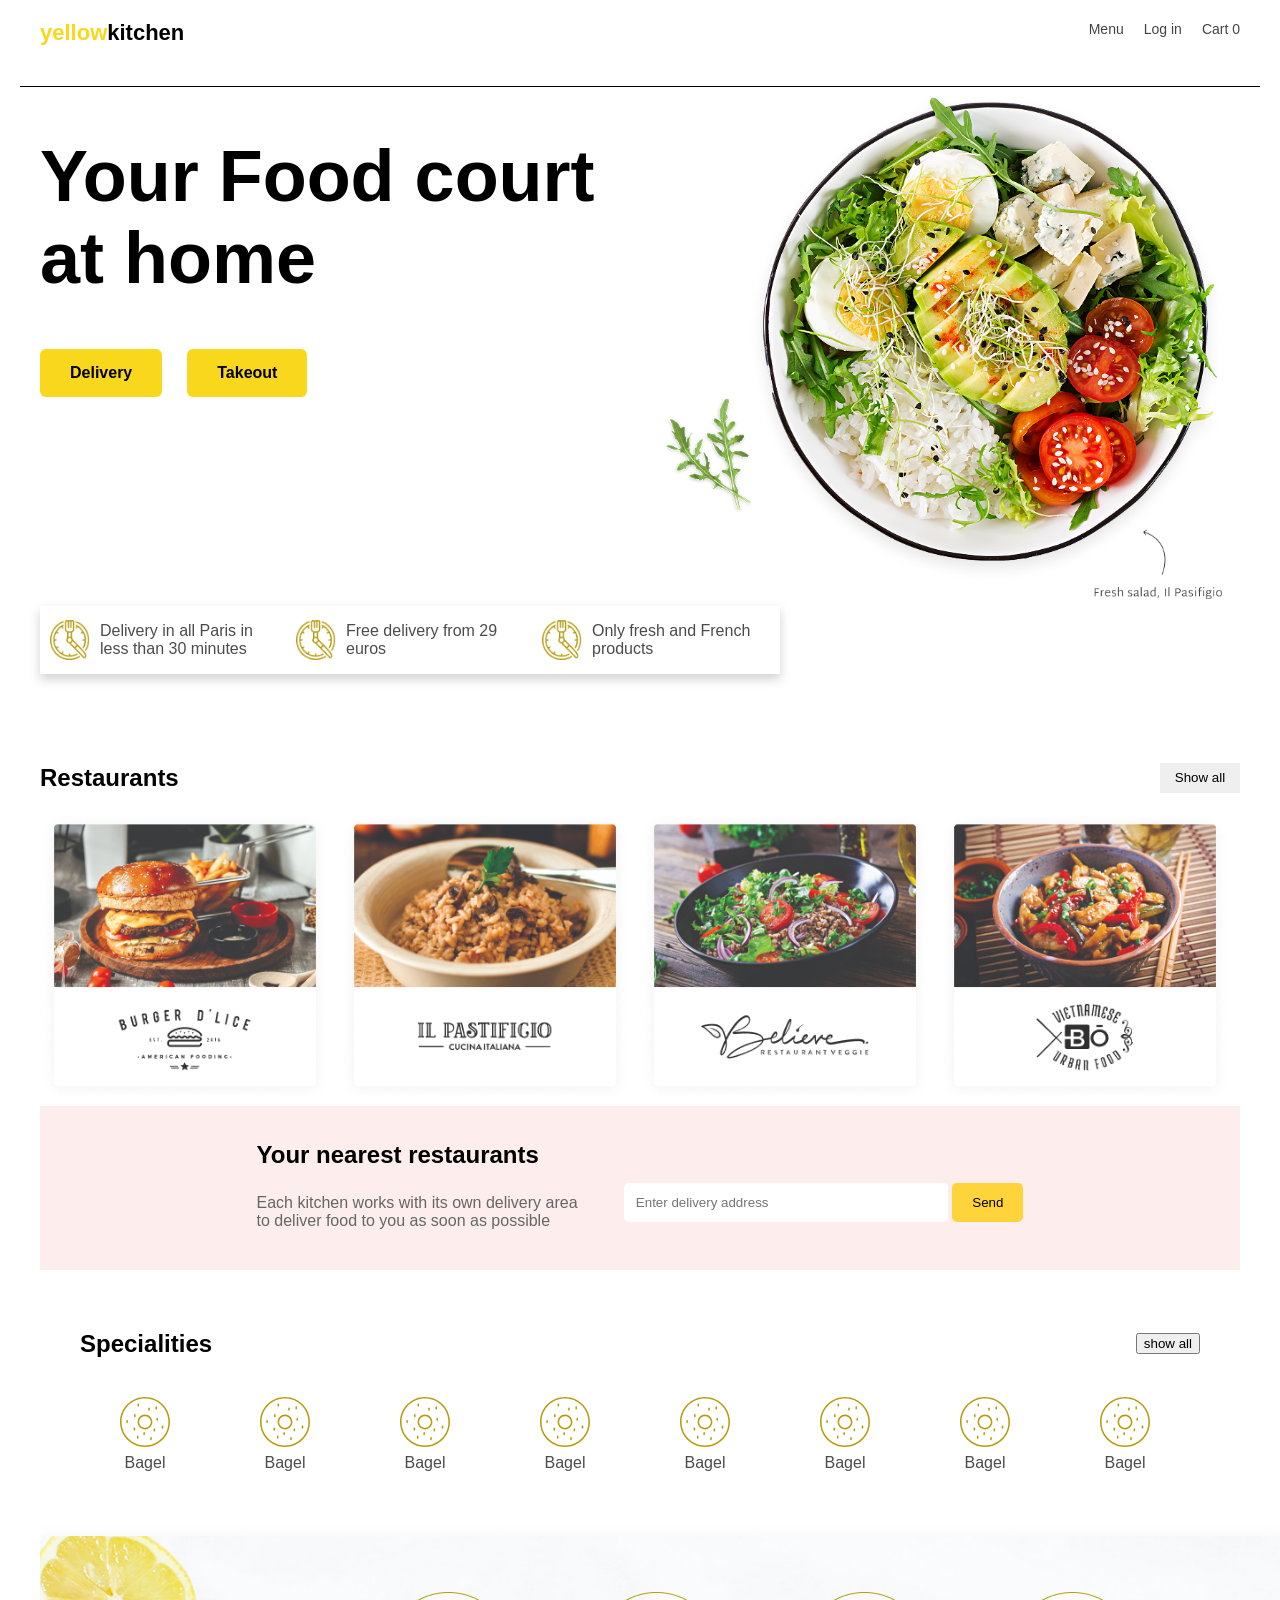
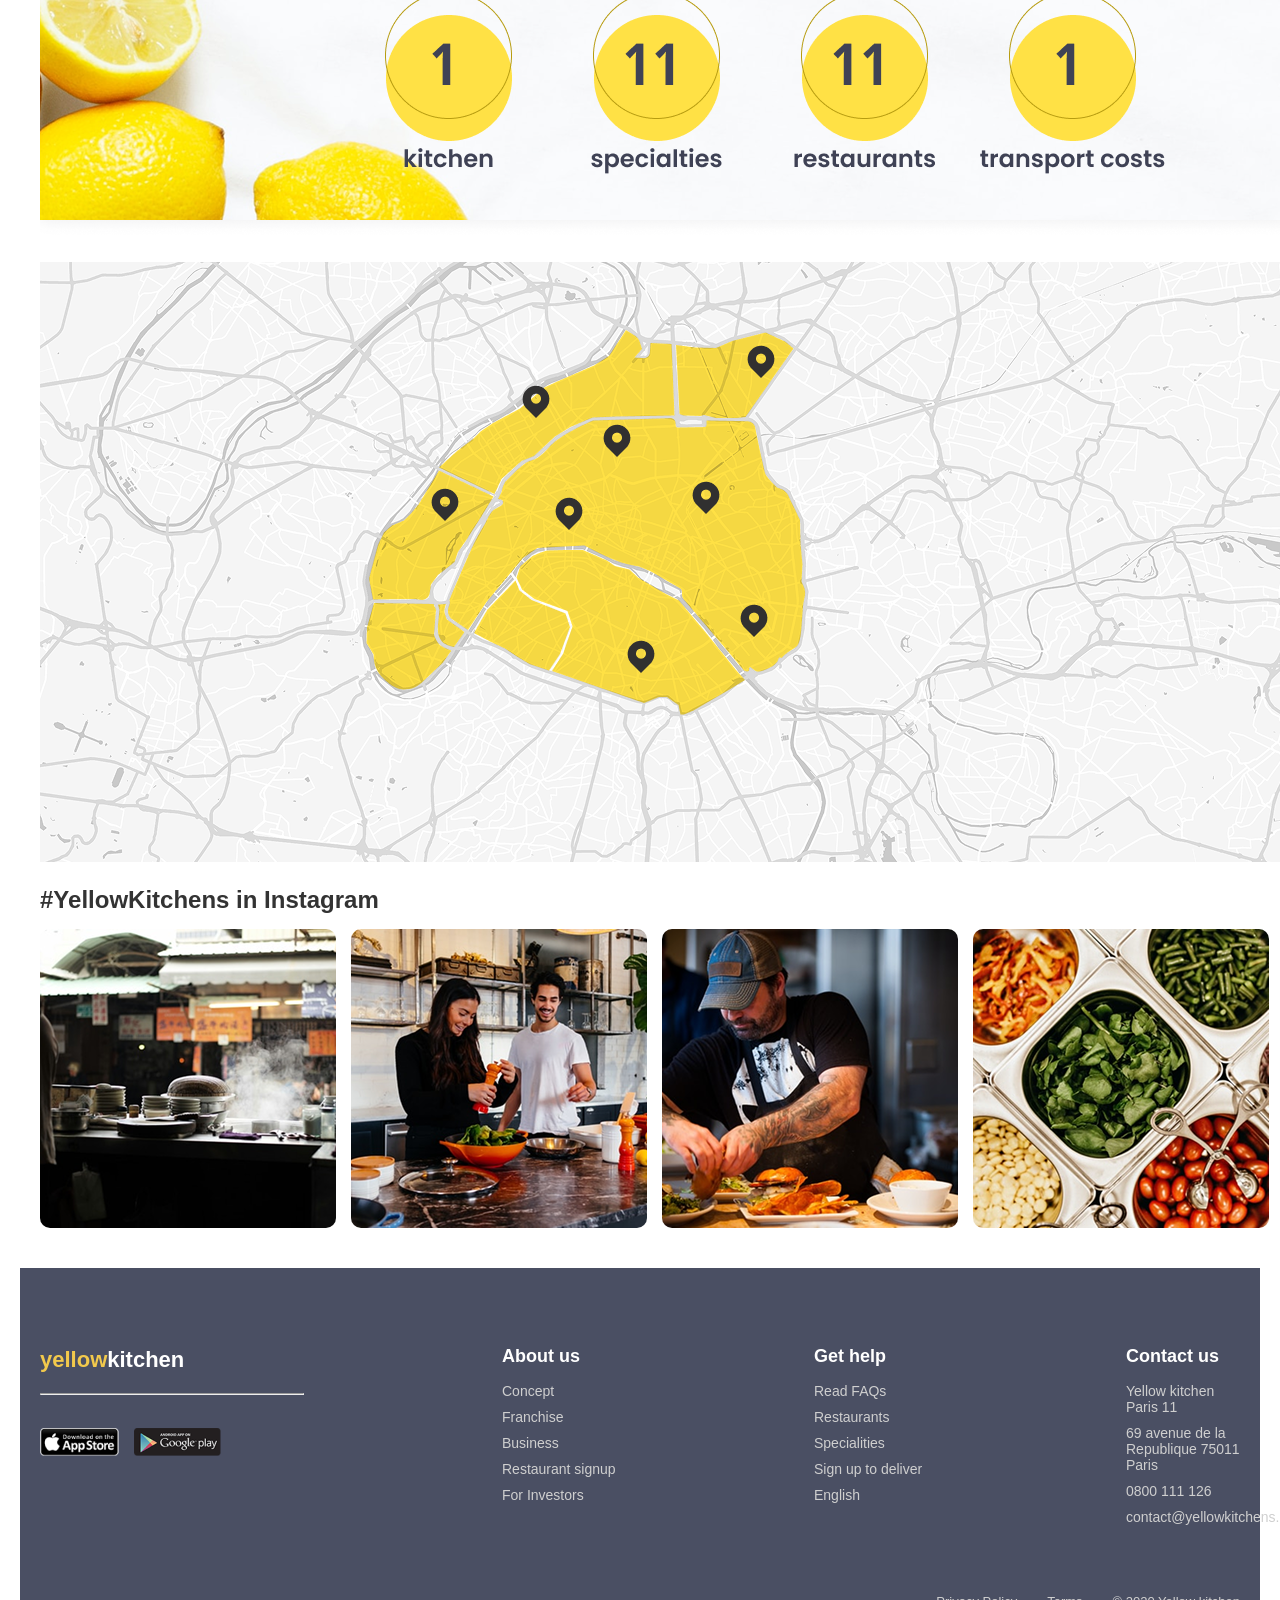
==== commit 3a0ae214: "добавила старницы cart,login" ====
--- a/index.html
+++ b/index.html
@@ -20,10 +20,12 @@
 
       <nav>
         <ul class="nav-links">
-          <li><a href="#">Log in</a></li>
-          <li><a href="#">Cart (0)</a></li>
+           <li><a href="menu.html">Menu</a></li>
+          <li><a href="login.html">Log in</a></li>
+          <li><a href="cart.html"> Cart 0</a></li>
         </ul>
       </nav>
+
 
     </div>
   </header>
--- a/style.css
+++ b/style.css
@@ -54,6 +54,11 @@
   text-decoration: none;
   color: #444;
   font-size: 14px;
+  transition: 0.3s;
+}
+
+.nav-links li a:hover {
+  color: orange;
 }
 
 /* Main content */
